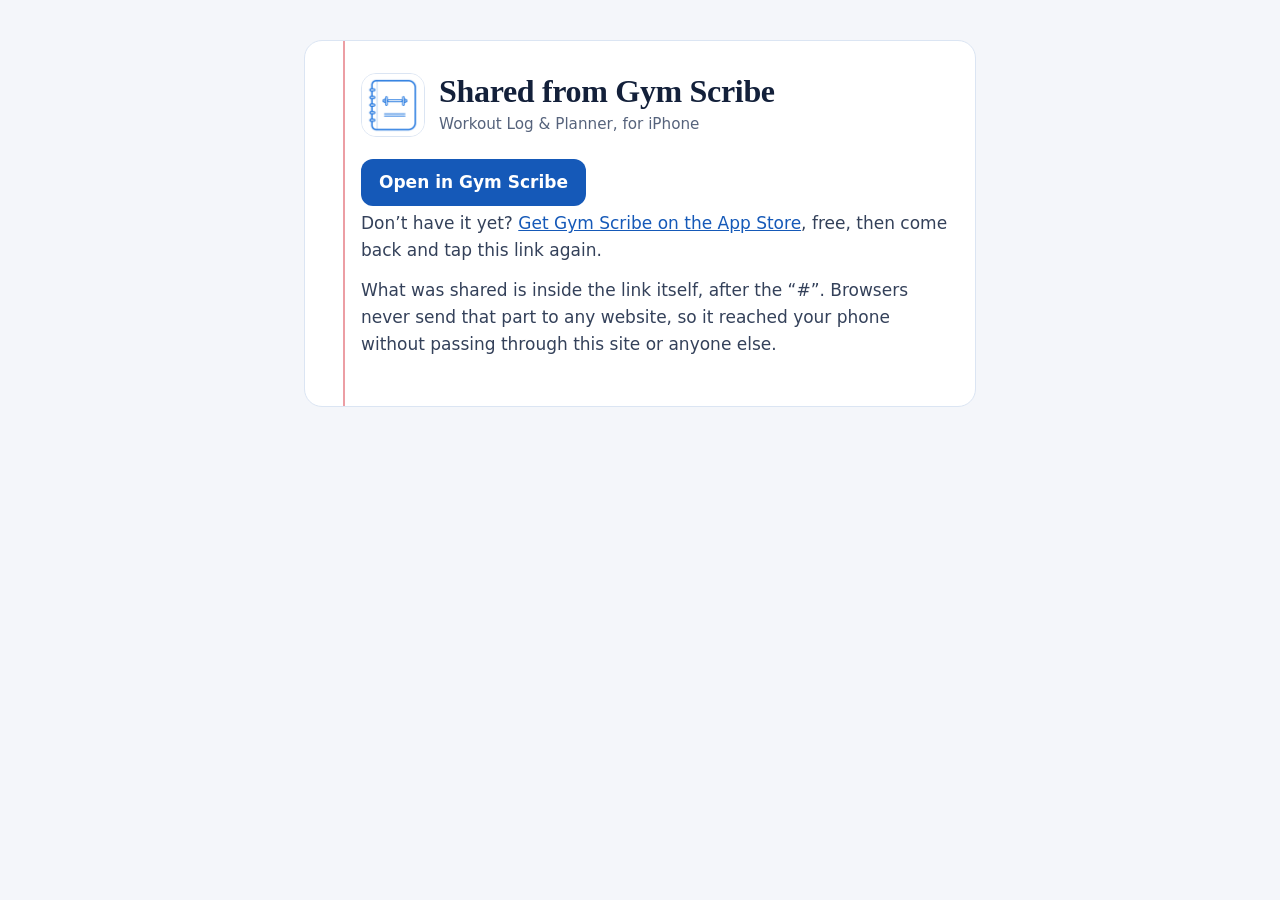
==== add/index.html @ df0302d9 "Add the page shared Gym Scribe links open on A shared exercise or routine rides in the link after th" ====
<!doctype html>
<html lang="en">
<head>
<meta charset="utf-8">
<meta name="viewport" content="width=device-width, initial-scale=1">
<meta name="description" content="Something shared from Gym Scribe, the free iPhone workout log.">
<meta name="robots" content="noindex">
<title>Shared from Gym Scribe</title>
<link rel="icon" href="../icon.png">
<link rel="apple-touch-icon" href="../apple-touch-icon.png">
<link rel="stylesheet" href="../site.css">
</head>
<body>
<main>
<div class="page">
  <header class="brand">
    <img src="../icon.png" alt="">
    <div>
      <h1 id="what">Shared from Gym Scribe</h1>
      <p class="tagline" id="kind">Workout Log &amp; Planner, for iPhone</p>
    </div>
  </header>

  <p class="get">
    <a class="store" id="open" href="#">Open in Gym Scribe</a>
  </p>
  <p>
    Don’t have it yet? <a href="https://apps.apple.com/us/app/gym-scribe-fitness-tracker/id6813229860">Get Gym Scribe on the App Store</a>,
    free, then come back and tap this link again.
  </p>
  <p class="small">
    What was shared is inside the link itself, after the “#”. Browsers never send that part to any
    website, so it reached your phone without passing through this site or anyone else.
  </p>
</div>
</main>
<script>
(function () {
  var hash = location.hash || '';
  var app = 'gymtracker://add' + hash;
  document.getElementById('open').href = app;
  /* Say what it is, from the link itself: a name and nothing more. */
  try {
    var b = hash.slice(1).replace(/-/g, '+').replace(/_/g, '/');
    while (b.length % 4) b += '=';
    var data = JSON.parse(decodeURIComponent(escape(atob(b))));
    if (data && data.t === 'x' && typeof data.n === 'string') {
      document.getElementById('what').textContent = data.n.slice(0, 60);
      document.getElementById('kind').textContent = 'An exercise shared from Gym Scribe';
    } else if (data && data.t === 'r' && Array.isArray(data.d)) {
      document.getElementById('what').textContent = typeof data.n === 'string' && data.n ? data.n.slice(0, 60) : 'A workout routine';
      document.getElementById('kind').textContent = data.d.length + ' workouts shared from Gym Scribe';
    }
  } catch (err) { /* not a link this page can read; the buttons still work */ }
  if (hash.length > 1) setTimeout(function () { location.href = app; }, 300);
})();
</script>
</body>
</html>
---- site.css ----
/* Gym Scribe's own "Ruled" look: ink on paper, the app's tokens. */
:root {
  color-scheme: light dark;
  --bg: #f4f6fa; --surface: #ffffff; --text: #13203a; --text-2: #34415a; --muted: #56637c;
  --accent: #1559b8; --on-accent: #ffffff; --rule: #dbe5f3; --margin: #ec9ea4;
  --font-head: ui-serif, "New York", Georgia, "Times New Roman", serif;
}
@media (prefers-color-scheme: dark) {
  :root {
    --bg: #0b111c; --surface: #121a28; --text: #eef2f8; --text-2: #c5cedd; --muted: #8e9bb2;
    --accent: #6aa8ff; --on-accent: #0b111c; --rule: #223049; --margin: #8a4a52;
  }
}
* { box-sizing: border-box; }
body { margin: 0; background: var(--bg); color: var(--text);
  font: 17px/1.6 -apple-system, BlinkMacSystemFont, system-ui, "Segoe UI", sans-serif;
  -webkit-font-smoothing: antialiased; }
main { max-width: 44rem; margin: 0 auto; padding: 40px 16px 72px; }
.page { position: relative; background: var(--surface); border-radius: 18px;
  padding: 32px 24px 36px 56px; border: 1px solid var(--rule); }
.page::before { content: ""; position: absolute; top: 0; bottom: 0; left: 38px;
  width: 1.5px; background: var(--margin); }
header.brand { display: flex; align-items: center; gap: 14px; margin: 0 0 22px; }
header.brand img { width: 64px; height: 64px; border-radius: 15px; border: 1px solid var(--rule); }
header.brand a { color: inherit; text-decoration: none; }
h1, h2 { font-family: var(--font-head); text-wrap: balance; }
h1 { font-size: 2rem; line-height: 1.15; letter-spacing: -0.01em; margin: 0; }
.tagline { margin: 2px 0 0; color: var(--muted); font-size: 0.95rem; }
h2 { font-size: 1.25rem; margin: 34px 0 8px; padding-bottom: 6px; border-bottom: 1px solid var(--rule); }
h3 { font-size: 1rem; margin: 22px 0 4px; }
p { margin: 0 0 12px; color: var(--text-2); max-width: 64ch; }
a { color: var(--accent); }
a:focus-visible { outline: 2px solid var(--accent); outline-offset: 2px; border-radius: 3px; }
.contact { font-size: 1.1rem; font-weight: 600; }
.get { display: flex; align-items: center; flex-wrap: wrap; gap: 8px 14px; margin: 18px 0 4px; }
.get span { color: var(--muted); font-size: 0.92rem; }
a.store { display: inline-block; padding: 10px 18px; border-radius: 12px; background: var(--accent);
  color: var(--on-accent); font-weight: 600; text-decoration: none; }
a.store:hover { filter: brightness(1.08); }
.updated { color: var(--muted); font-size: 0.9rem; }
nav.foot { margin-top: 28px; display: flex; gap: 20px; flex-wrap: wrap; font-size: 0.92rem; color: var(--muted); }
@media (max-width: 480px) {
  .page { padding: 26px 18px 30px 40px; }
  .page::before { left: 26px; }
  h1 { font-size: 1.7rem; }
}
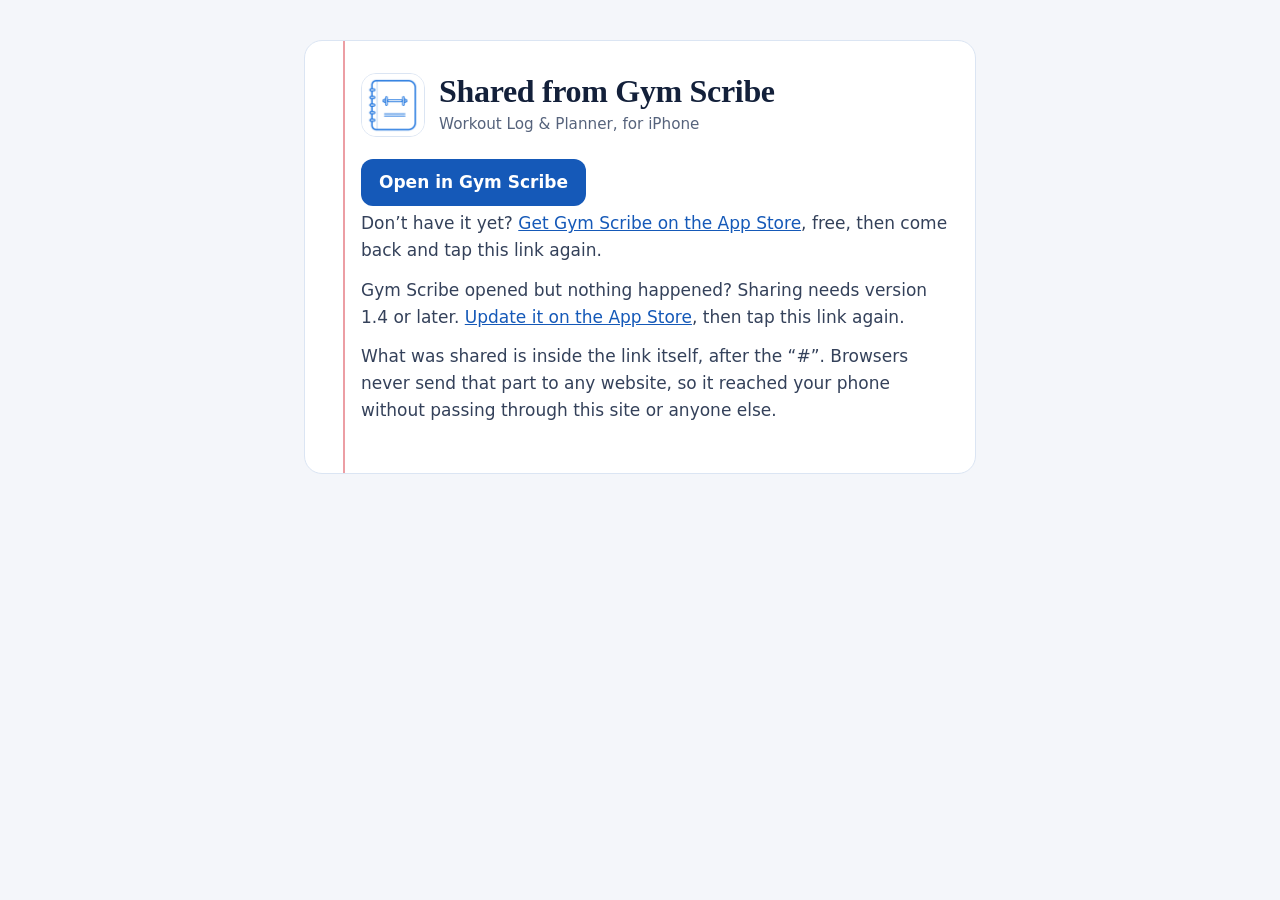
==== commit bc518f4f: "Share pages: tell someone on an older version to update Co-Authored-By: Claude Opus 5.5 <noreply@ant" ====
--- a/add/index.html
+++ b/add/index.html
@@ -3,9 +3,16 @@
 <head>
 <meta charset="utf-8">
 <meta name="viewport" content="width=device-width, initial-scale=1">
-<meta name="description" content="Something shared from Gym Scribe, the free iPhone workout log.">
 <meta name="robots" content="noindex">
 <title>Shared from Gym Scribe</title>
+<meta name="description" content="Tap to add it in Gym Scribe, the free workout log and planner for iPhone.">
+<meta property="og:site_name" content="Gym Scribe">
+<meta property="og:title" content="Shared from Gym Scribe">
+<meta property="og:description" content="Tap to add it in Gym Scribe, free on the App Store.">
+<meta property="og:image" content="https://byrdtanner.github.io/gymscribe/add/preview.png">
+<meta property="og:image:width" content="1200">
+<meta property="og:image:height" content="630">
+<meta name="twitter:card" content="summary_large_image">
 <link rel="icon" href="../icon.png">
 <link rel="apple-touch-icon" href="../apple-touch-icon.png">
 <link rel="stylesheet" href="../site.css">
@@ -28,32 +35,17 @@
     Don’t have it yet? <a href="https://apps.apple.com/us/app/gym-scribe-fitness-tracker/id6813229860">Get Gym Scribe on the App Store</a>,
     free, then come back and tap this link again.
   </p>
+  <p>
+    Gym Scribe opened but nothing happened? Sharing needs version 1.4 or later.
+    <a href="https://apps.apple.com/us/app/gym-scribe-fitness-tracker/id6813229860">Update it on the App Store</a>,
+    then tap this link again.
+  </p>
   <p class="small">
     What was shared is inside the link itself, after the “#”. Browsers never send that part to any
     website, so it reached your phone without passing through this site or anyone else.
   </p>
 </div>
 </main>
-<script>
-(function () {
-  var hash = location.hash || '';
-  var app = 'gymtracker://add' + hash;
-  document.getElementById('open').href = app;
-  /* Say what it is, from the link itself: a name and nothing more. */
-  try {
-    var b = hash.slice(1).replace(/-/g, '+').replace(/_/g, '/');
-    while (b.length % 4) b += '=';
-    var data = JSON.parse(decodeURIComponent(escape(atob(b))));
-    if (data && data.t === 'x' && typeof data.n === 'string') {
-      document.getElementById('what').textContent = data.n.slice(0, 60);
-      document.getElementById('kind').textContent = 'An exercise shared from Gym Scribe';
-    } else if (data && data.t === 'r' && Array.isArray(data.d)) {
-      document.getElementById('what').textContent = typeof data.n === 'string' && data.n ? data.n.slice(0, 60) : 'A workout routine';
-      document.getElementById('kind').textContent = data.d.length + ' workouts shared from Gym Scribe';
-    }
-  } catch (err) { /* not a link this page can read; the buttons still work */ }
-  if (hash.length > 1) setTimeout(function () { location.href = app; }, 300);
-})();
-</script>
+<script src="../add/add.js"></script>
 </body>
 </html>
